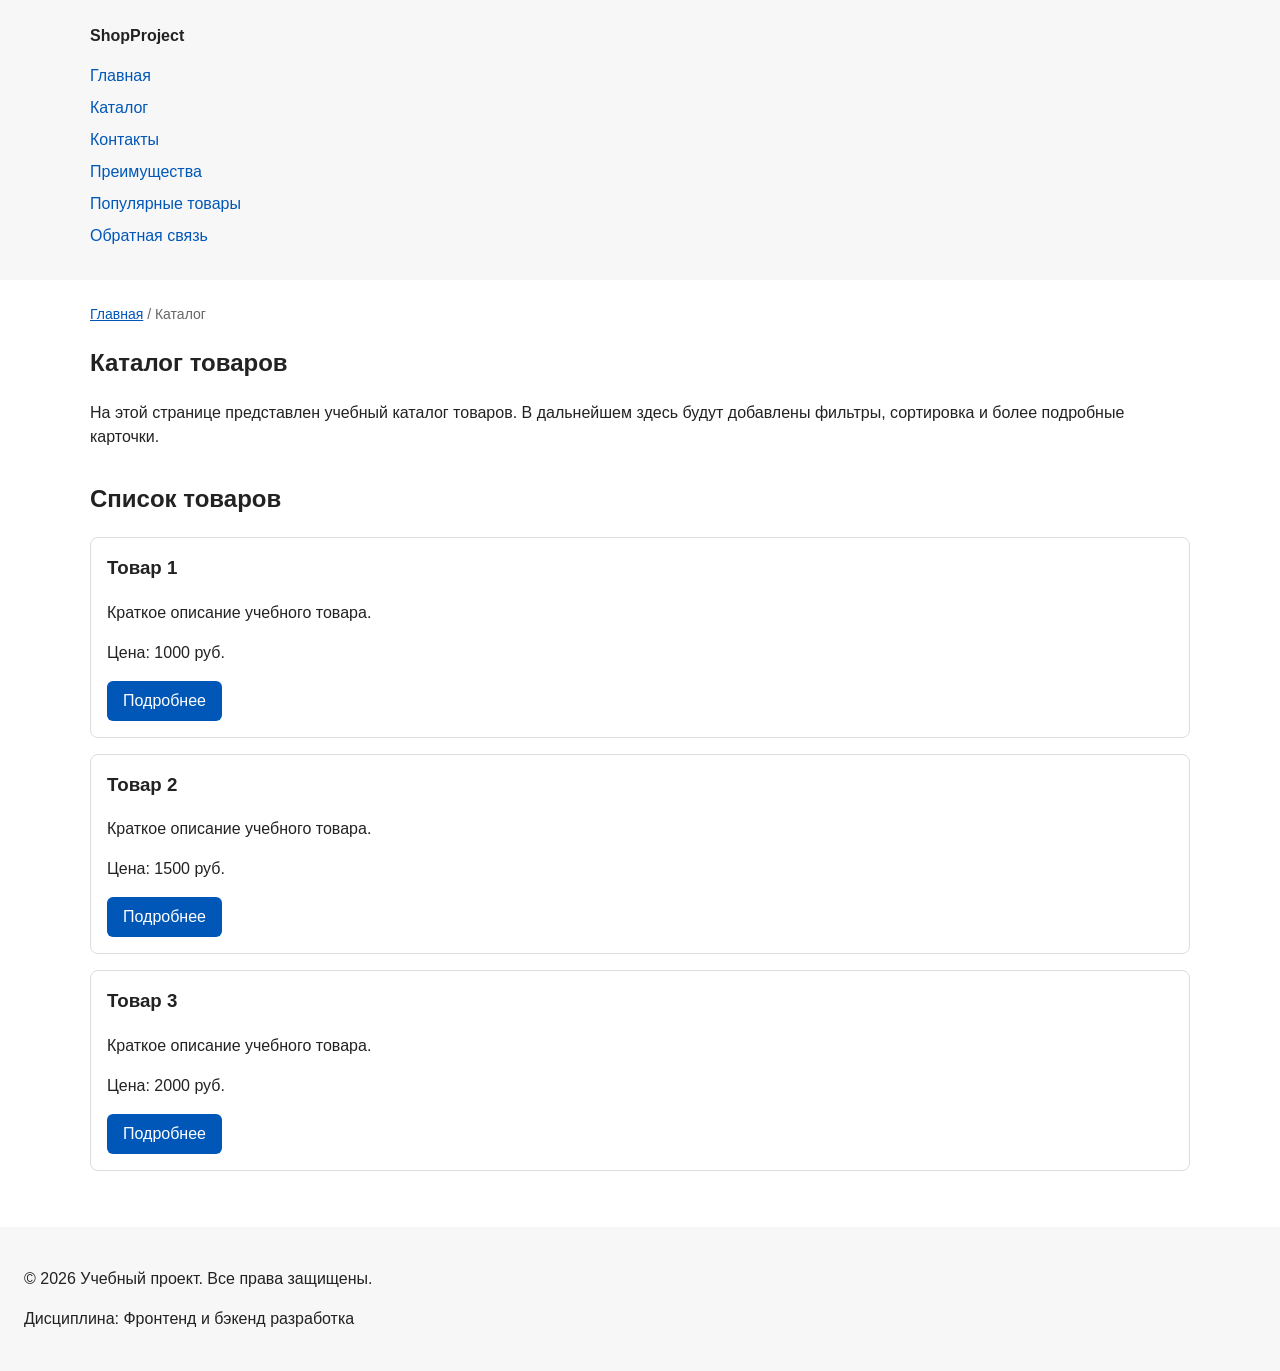
==== catalog.html @ 83d2c6c4 "feat: add multi-page structure navigation and anchors" ====
<!DOCTYPE html>
<html lang="ru">
<head>
  <meta charset="UTF-8">
  <meta name="viewport" content="width=device-width, initial-scale=1.0">
  <meta name="description" content="Каталог товаров учебного интернет-магазина.">
  <title>Каталог товаров — Учебный интернет-магазин</title>
  <link rel="stylesheet" href="css/style.css">
  <meta property="og:type" content="website">
<meta property="og:title" content="Учебный интернет-магазин">
<meta property="og:description" content="Учебный frontend-проект интернет-магазина.">
</head>
<body>
  <header>
    <div class="site-header">
      <a class="site-logo" href="index.html">ShopProject</a>

      <nav class="site-nav" aria-label="Основная навигация">
        <ul class="site-nav__list">
          <li><a href="index.html">Главная</a></li>
          <li><a href="catalog.html">Каталог</a></li>
          <li><a href="contacts.html">Контакты</a></li>
          <li><a href="index.html#advantages">Преимущества</a></li>
          <li><a href="index.html#popular">Популярные товары</a></li>
          <li><a href="index.html#contacts">Обратная связь</a></li>
        </ul>
      </nav>
    </div>
  </header>

  <main>
    <nav class="breadcrumbs" aria-label="Хлебные крошки">
      <a href="index.html">Главная</a>
      <span>Каталог</span>
    </nav>

    <section class="section">
      <h1>Каталог товаров</h1>
      <p>
        На этой странице представлен учебный каталог товаров.
        В дальнейшем здесь будут добавлены фильтры, сортировка и более
        подробные карточки.
      </p>
    </section>

    <section class="section">
      <h2>Список товаров</h2>

      <article class="product-card">
        <h3>Товар 1</h3>
        <p>Краткое описание учебного товара.</p>
        <p>Цена: 1000 руб.</p>
        <a class="button" href="index.html#popular">Подробнее</a>
      </article>

      <article class="product-card">
        <h3>Товар 2</h3>
        <p>Краткое описание учебного товара.</p>
        <p>Цена: 1500 руб.</p>
        <a class="button" href="index.html#popular">Подробнее</a>
      </article>

      <article class="product-card">
        <h3>Товар 3</h3>
        <p>Краткое описание учебного товара.</p>
        <p>Цена: 2000 руб.</p>
        <a class="button" href="index.html#popular">Подробнее</a>
      </article>
    </section>
  </main>

  <footer>
    <p>&copy; 2026 Учебный проект. Все права защищены.</p>
    <p>Дисциплина: Фронтенд и бэкенд разработка</p>
  </footer>
</body>
</html>
---- css/style.css ----
/* ===============================
   1. Переменные проекта
   =============================== */

:root {
  /* Основные цвета проекта */
  --color-bg: #ffffff;
  --color-text: #222222;
  --color-muted: #666666;
  --color-primary: #0057b8;
  --color-primary-dark: #003f86;
  --color-border: #dddddd;
  --color-surface: #f7f7f7;
  --color-surface-accent: #eef5ff;
  --color-danger: #b00020;
  --color-success: #168a2f;
  --color-success-bg: #eefaf0;
  --color-white: #ffffff;

  /* Отступы */
  --space-xs: 4px;
  --space-sm: 8px;
  --space-md: 16px;
  --space-lg: 24px;
  --space-xl: 32px;

  /* Скругления */
  --radius-sm: 6px;
  --radius-md: 8px;
  --radius-lg: 12px;

  /* Размеры */
  --container-width: 1100px;
}

/* 
  Универсальное правило для всех элементов.
  border-box делает расчёт размеров более понятным:
  width включает content, padding и border.
*/
* {
  box-sizing: border-box;
}

/*
  Убираем стандартный внешний отступ браузера у body.
  Без этого вокруг страницы может появиться белая рамка.
*/
/* ===============================
   2. Базовые стили
   =============================== */

* {
  box-sizing: border-box;
}

body {
  margin: 0;
  font-family: Arial, sans-serif;
  line-height: 1.5;
  color: var(--color-text);
  background-color: var(--color-bg);
}

/*
  Задаём внутренние отступы для основных областей страницы.
  Это делает содержимое визуально отделённым от краёв окна браузера.
*/
header,
main,
footer {
  padding: var(--space-lg);
}

/*
  Оформляем шапку страницы.
  Пока используется простой светло-серый фон.
*/
header {
  background-color: var(--color-surface);
}

footer {
  background-color: var(--color-surface);
}
/*
  •	--color-surface используется для нейтральных фоновых блоков;
•	если цвет фона нужно изменить, достаточно поменять переменную в :root.
*/
/* ===============================
   3. Общие элементы интерфейса
   =============================== */

a {
  color: var(--color-primary);
}

a:hover {
  color: var(--color-primary-dark);
}

a:focus-visible {
  outline: 2px solid var(--color-primary);
  outline-offset: 3px;
}

.site-header {
  max-width: 1100px;
  margin: 0 auto;
}

/*
  Оформляем текстовый логотип.
*/
.site-logo {
  font-weight: bold;
  text-decoration: none;
  color: #222222;
}

/*
  Убираем стандартные отступы и маркеры списка навигации.
*/
.site-nav__list {
  padding: 0;
  margin: 16px 0 0;
  list-style: none;
}

/*
  Добавляем расстояние между пунктами меню.
*/
.site-nav__list li {
  margin-bottom: 8px;
}

/*
  Оформляем ссылки меню.
*/
.site-nav__list a {
  color: #0057b8;
  text-decoration: none;
}

/*
  При наведении мыши подчёркиваем ссылку.
  Подробно состояния интерфейса будут рассмотрены в практической работе 1.7.
*/
.site-nav__list a:hover {
  text-decoration: underline;
}
/*
  Hero-блок — первый крупный блок страницы.
  Он визуально отделяется от остальных разделов фоном и отступами.
*/
/* ===============================
   4. Компоненты страницы
   =============================== */

.hero {
  max-width: var(--container-width);
  margin: 0 auto var(--space-xl);
  padding: var(--space-xl) var(--space-lg);
  background-color: var(--color-surface-accent);
  border-radius: var(--radius-lg);
}

.section {
  max-width: var(--container-width);
  margin: 0 auto var(--space-xl);
}

.section h2 {
  margin-top: 0;
}

/*
  Карточка товара — самостоятельный блок.
  На следующих занятиях карточки будут доработаны и выстроены в сетку.
*/
.product-card {
  margin-bottom: var(--space-md);
  padding: var(--space-md);
  border: 1px solid var(--color-border);
  border-radius: var(--radius-md);
  background-color: var(--color-bg);
}

.product-card:hover {
  border-color: var(--color-primary);
}

.product-card h3 {
  margin-top: 0;
}

/*
  Пока это обычная ссылка, но визуально она оформляется как кнопка.
*/
.button {
  display: inline-block;
  padding: var(--space-sm) var(--space-md);
  color: var(--color-white);
  background-color: var(--color-primary);
  text-decoration: none;
  border: none;
  border-radius: var(--radius-sm);
  cursor: pointer;
}

.button:hover {
  background-color: var(--color-primary-dark);
}

.button:focus-visible {
  outline: 2px solid var(--color-primary);
  outline-offset: 3px;
}

.button:disabled {
  opacity: 0.6;
  cursor: not-allowed;
}


/*
  Простое состояние наведения для кнопки.
*/
.button:hover {
  background-color: #003f86;
}

/*
  Дополнительный информационный блок.
*/
.aside-info {
  max-width: var(--container-width);
  margin: 0 auto var(--space-xl);
  padding: var(--space-md);
  border-left: 4px solid var(--color-primary);
  background-color: var(--color-surface);
}

/*
  Модальное окно.
  Элемент dialog сам умеет открываться поверх страницы.
*/
/* ===============================
   5. Форма и модальное окно
   =============================== */

.order-dialog {
  width: min(100% - 32px, 560px);
  padding: var(--space-lg);
  border: none;
  border-radius: var(--radius-lg);
}

.order-dialog::backdrop {
  background-color: rgba(0, 0, 0, 0.5);
}

.form-field {
  margin-bottom: var(--space-md);
}

.form-field label {
  display: block;
  margin-bottom: var(--space-xs);
}

.form-field input,
.form-field select,
.form-field textarea {
  width: 100%;
  padding: 10px 12px;
  border: 1px solid var(--color-border);
  border-radius: var(--radius-sm);
  font: inherit;
}

.form-field input[type="checkbox"] {
  width: auto;
}

.form-field small {
  display: block;
  margin-top: var(--space-xs);
  color: var(--color-muted);
}
.form-field input:hover,
.form-field select:hover,
.form-field textarea:hover {
  border-color: var(--color-primary);
}

.form-field input:focus-visible,
.form-field select:focus-visible,
.form-field textarea:focus-visible,
.form-actions button:focus-visible {
  outline: 2px solid var(--color-primary);
  outline-offset: 3px;
}

[aria-invalid="true"] {
  border-color: var(--color-danger);
}

/*
  Подсветка ошибочных полей.
  Атрибут aria-invalid будет добавляться через JavaScript.
*/
[aria-invalid="true"] {
  border-color: #b00020;
}

/*
  Кнопки формы.
*/
.form-actions {
  display: flex;
  gap: 12px;
  margin-top: 20px;
}

/*
  Сообщение об успешной отправке.
*/
.success-message {
  max-width: var(--container-width);
  margin: var(--space-lg) auto;
  padding: var(--space-md);
  border-left: 4px solid var(--color-success);
  background-color: var(--color-success-bg);
}

/* ===============================
   1. Переменные проекта
   =============================== */

/* ===============================
   2. Базовые стили
   =============================== */

/* ===============================
   3. Общие элементы интерфейса
   =============================== */

/* ===============================
   4. Компоненты страницы
   =============================== */

/* ===============================
   5. Форма и модальное окно
   =============================== */
.breadcrumbs {
  max-width: var(--container-width);
  margin: 0 auto var(--space-md);
  font-size: 14px;
  color: var(--color-muted);
}

.breadcrumbs a {
  color: var(--color-primary);
}

.breadcrumbs span::before {
  content: " / ";
  color: var(--color-muted);
}
html {
  scroll-behavior: smooth;
}
:target {
  outline: 2px dashed var(--color-primary);
  outline-offset: 4px;
}
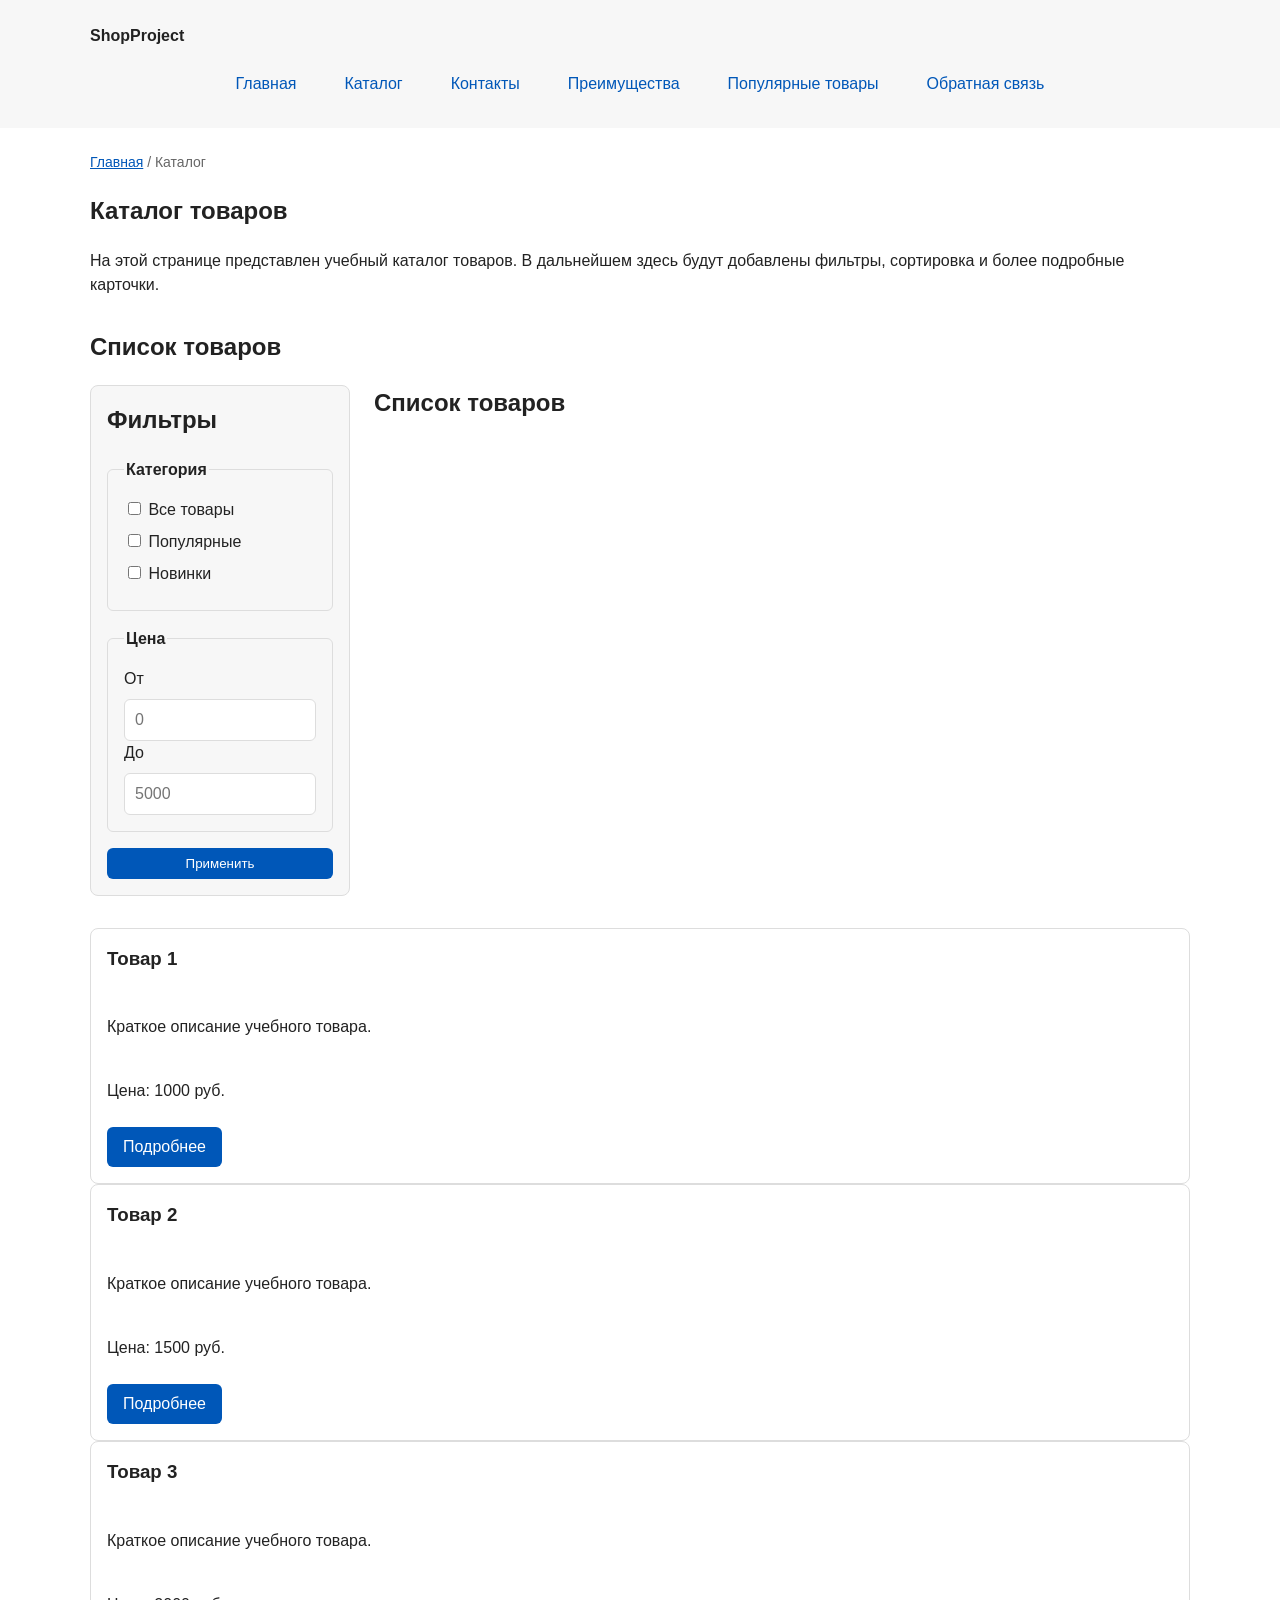
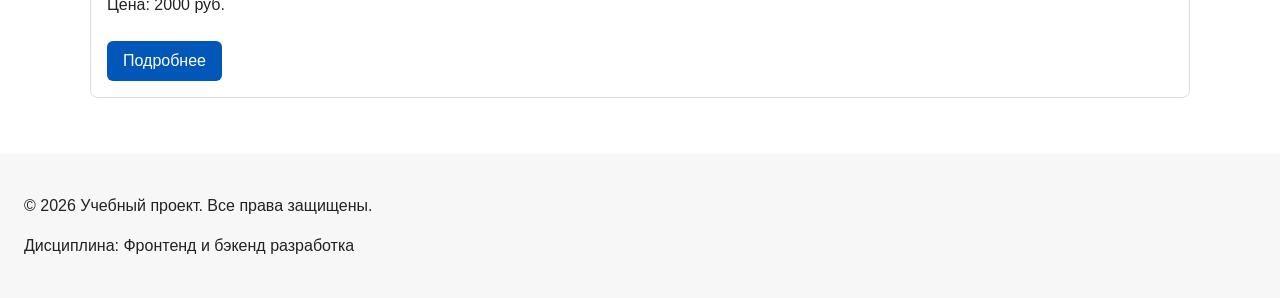
==== commit 0cf2f5a1: "feat: add flex navigation and grid catalog layout" ====
--- a/catalog.html
+++ b/catalog.html
@@ -45,6 +45,52 @@
 
     <section class="section">
       <h2>Список товаров</h2>
+      <section class="catalog-layout">
+  <aside class="catalog-filters">
+    <h2>Фильтры</h2>
+
+    <form class="filters-form" action="#" method="get">
+      <fieldset>
+        <legend>Категория</legend>
+
+        <label>
+          <input type="checkbox" name="category" value="all">
+          Все товары
+        </label>
+
+        <label>
+          <input type="checkbox" name="category" value="popular">
+          Популярные
+        </label>
+
+        <label>
+          <input type="checkbox" name="category" value="new">
+          Новинки
+        </label>
+      </fieldset>
+
+      <fieldset>
+        <legend>Цена</legend>
+
+        <label for="price-from">От</label>
+        <input id="price-from" name="price-from" type="number" min="0" placeholder="0">
+
+        <label for="price-to">До</label>
+        <input id="price-to" name="price-to" type="number" min="0" placeholder="5000">
+      </fieldset>
+
+      <button class="button" type="submit">Применить</button>
+    </form>
+  </aside>
+
+  <section class="catalog-products">
+    <h2>Список товаров</h2>
+
+    <div class="products-grid">
+      <!-- Карточки товаров -->
+    </div>
+  </section>
+</section>
 
       <article class="product-card">
         <h3>Товар 1</h3>
--- a/css/style.css
+++ b/css/style.css
@@ -122,33 +122,29 @@
   Убираем стандартные отступы и маркеры списка навигации.
 */
 .site-nav__list {
+  display: flex;
+  flex-wrap: wrap;
+  justify-content: center;
+  align-items: center;
+  gap: var(--space-md);
   padding: 0;
-  margin: 16px 0 0;
+  margin: var(--space-md) 0 0;
   list-style: none;
 }
-
-/*
-  Добавляем расстояние между пунктами меню.
-*/
-.site-nav__list li {
-  margin-bottom: 8px;
-}
-
-/*
-  Оформляем ссылки меню.
-*/
 .site-nav__list a {
-  color: #0057b8;
+  display: inline-block;
+  padding: var(--space-sm) var(--space-md);
+  color: var(--color-primary);
   text-decoration: none;
-}
-
-/*
-  При наведении мыши подчёркиваем ссылку.
-  Подробно состояния интерфейса будут рассмотрены в практической работе 1.7.
-*/
+  border-radius: var(--radius-sm);
+}
+
 .site-nav__list a:hover {
-  text-decoration: underline;
-}
+  color: var(--color-white);
+  background-color: var(--color-primary);
+}
+
+
 /*
   Hero-блок — первый крупный блок страницы.
   Он визуально отделяется от остальных разделов фоном и отступами.
@@ -179,16 +175,21 @@
   На следующих занятиях карточки будут доработаны и выстроены в сетку.
 */
 .product-card {
-  margin-bottom: var(--space-md);
+  display: flex;
+  flex-direction: column;
+  gap: var(--space-sm);
+  margin-bottom: 0;
   padding: var(--space-md);
   border: 1px solid var(--color-border);
   border-radius: var(--radius-md);
   background-color: var(--color-bg);
 }
 
-.product-card:hover {
-  border-color: var(--color-primary);
-}
+.product-card .button {
+  margin-top: auto;
+  align-self: flex-start;
+}
+
 
 .product-card h3 {
   margin-top: 0;
@@ -375,3 +376,56 @@
   outline: 2px dashed var(--color-primary);
   outline-offset: 4px;
 }
+.products-grid {
+  display: grid;
+  grid-template-columns: repeat(3, 1fr);
+  gap: var(--space-lg);
+}
+.catalog-layout {
+  max-width: var(--container-width);
+  margin: 0 auto var(--space-xl);
+  display: grid;
+  grid-template-columns: 260px 1fr;
+  grid-template-areas: "filters products";
+  gap: var(--space-lg);
+}
+
+.catalog-filters {
+  grid-area: filters;
+  padding: var(--space-md);
+  border: 1px solid var(--color-border);
+  border-radius: var(--radius-md);
+  background-color: var(--color-surface);
+}
+
+.catalog-products {
+  grid-area: products;
+}
+.filters-form {
+  display: grid;
+  gap: var(--space-md);
+}
+
+.filters-form fieldset {
+  margin: 0;
+  padding: var(--space-md);
+  border: 1px solid var(--color-border);
+  border-radius: var(--radius-sm);
+}
+
+.filters-form legend {
+  font-weight: 700;
+}
+
+.filters-form label {
+  display: block;
+  margin-bottom: var(--space-sm);
+}
+
+.filters-form input[type="number"] {
+  width: 100%;
+  padding: 8px 10px;
+  border: 1px solid var(--color-border);
+  border-radius: var(--radius-sm);
+  font: inherit;
+}
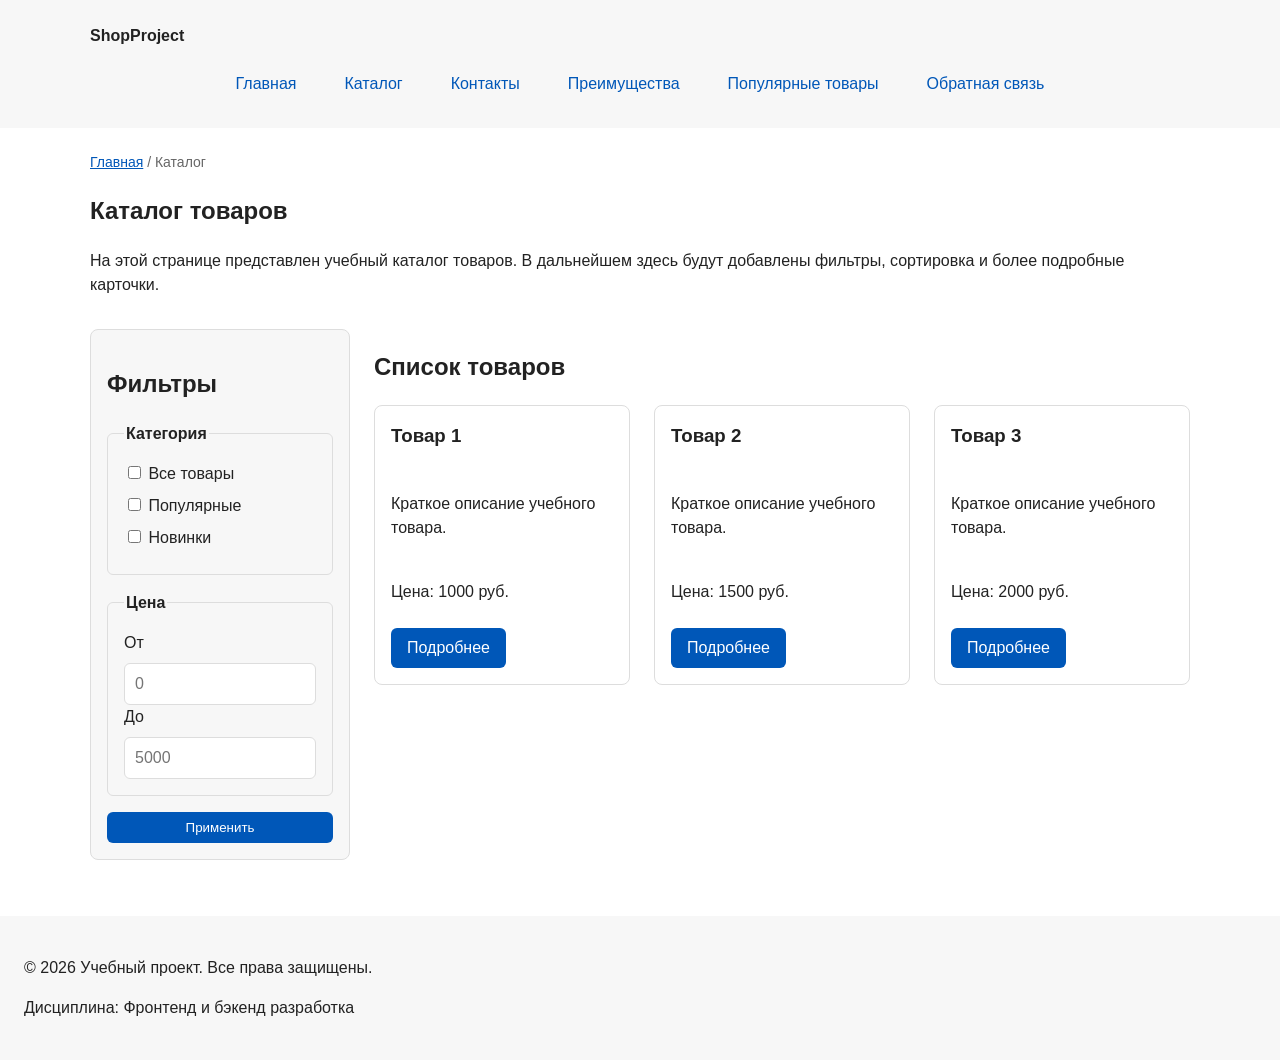
==== commit 33449224: "feat: add flex navigation and grid catalog layout" ====
--- a/catalog.html
+++ b/catalog.html
@@ -4,11 +4,12 @@
   <meta charset="UTF-8">
   <meta name="viewport" content="width=device-width, initial-scale=1.0">
   <meta name="description" content="Каталог товаров учебного интернет-магазина.">
+  <meta property="og:type" content="website">
+  <meta property="og:title" content="Учебный интернет-магазин">
+  <meta property="og:description" content="Учебный frontend-проект интернет-магазина.">
+  <meta property="og:image" content="https://shrkch.github.io/kr1-html-css-shop/images/preview.jpg">
   <title>Каталог товаров — Учебный интернет-магазин</title>
   <link rel="stylesheet" href="css/style.css">
-  <meta property="og:type" content="website">
-<meta property="og:title" content="Учебный интернет-магазин">
-<meta property="og:description" content="Учебный frontend-проект интернет-магазина.">
 </head>
 <body>
   <header>
@@ -43,75 +44,70 @@
       </p>
     </section>
 
-    <section class="section">
-      <h2>Список товаров</h2>
-      <section class="catalog-layout">
-  <aside class="catalog-filters">
-    <h2>Фильтры</h2>
+    <section class="catalog-layout">
+      <aside class="catalog-filters">
+        <h2>Фильтры</h2>
 
-    <form class="filters-form" action="#" method="get">
-      <fieldset>
-        <legend>Категория</legend>
+        <form class="filters-form" action="#" method="get">
+          <fieldset>
+            <legend>Категория</legend>
 
-        <label>
-          <input type="checkbox" name="category" value="all">
-          Все товары
-        </label>
+            <label>
+              <input type="checkbox" name="category" value="all">
+              Все товары
+            </label>
 
-        <label>
-          <input type="checkbox" name="category" value="popular">
-          Популярные
-        </label>
+            <label>
+              <input type="checkbox" name="category" value="popular">
+              Популярные
+            </label>
 
-        <label>
-          <input type="checkbox" name="category" value="new">
-          Новинки
-        </label>
-      </fieldset>
+            <label>
+              <input type="checkbox" name="category" value="new">
+              Новинки
+            </label>
+          </fieldset>
 
-      <fieldset>
-        <legend>Цена</legend>
+          <fieldset>
+            <legend>Цена</legend>
 
-        <label for="price-from">От</label>
-        <input id="price-from" name="price-from" type="number" min="0" placeholder="0">
+            <label for="price-from">От</label>
+            <input id="price-from" name="price-from" type="number" min="0" placeholder="0">
 
-        <label for="price-to">До</label>
-        <input id="price-to" name="price-to" type="number" min="0" placeholder="5000">
-      </fieldset>
+            <label for="price-to">До</label>
+            <input id="price-to" name="price-to" type="number" min="0" placeholder="5000">
+          </fieldset>
 
-      <button class="button" type="submit">Применить</button>
-    </form>
-  </aside>
+          <button class="button" type="submit">Применить</button>
+        </form>
+      </aside>
 
-  <section class="catalog-products">
-    <h2>Список товаров</h2>
+      <section class="catalog-products">
+        <h2>Список товаров</h2>
 
-    <div class="products-grid">
-      <!-- Карточки товаров -->
-    </div>
-  </section>
-</section>
+        <div class="products-grid">
+          <article class="product-card">
+            <h3>Товар 1</h3>
+            <p>Краткое описание учебного товара.</p>
+            <p>Цена: 1000 руб.</p>
+            <a class="button" href="index.html#popular">Подробнее</a>
+          </article>
 
-      <article class="product-card">
-        <h3>Товар 1</h3>
-        <p>Краткое описание учебного товара.</p>
-        <p>Цена: 1000 руб.</p>
-        <a class="button" href="index.html#popular">Подробнее</a>
-      </article>
+          <article class="product-card">
+            <h3>Товар 2</h3>
+            <p>Краткое описание учебного товара.</p>
+            <p>Цена: 1500 руб.</p>
+            <a class="button" href="index.html#popular">Подробнее</a>
+          </article>
 
-      <article class="product-card">
-        <h3>Товар 2</h3>
-        <p>Краткое описание учебного товара.</p>
-        <p>Цена: 1500 руб.</p>
-        <a class="button" href="index.html#popular">Подробнее</a>
-      </article>
-
-      <article class="product-card">
-        <h3>Товар 3</h3>
-        <p>Краткое описание учебного товара.</p>
-        <p>Цена: 2000 руб.</p>
-        <a class="button" href="index.html#popular">Подробнее</a>
-      </article>
+          <article class="product-card">
+            <h3>Товар 3</h3>
+            <p>Краткое описание учебного товара.</p>
+            <p>Цена: 2000 руб.</p>
+            <a class="button" href="index.html#popular">Подробнее</a>
+          </article>
+        </div>
+      </section>
     </section>
   </main>
 
@@ -120,4 +116,4 @@
     <p>Дисциплина: Фронтенд и бэкенд разработка</p>
   </footer>
 </body>
-</html>
+</html>
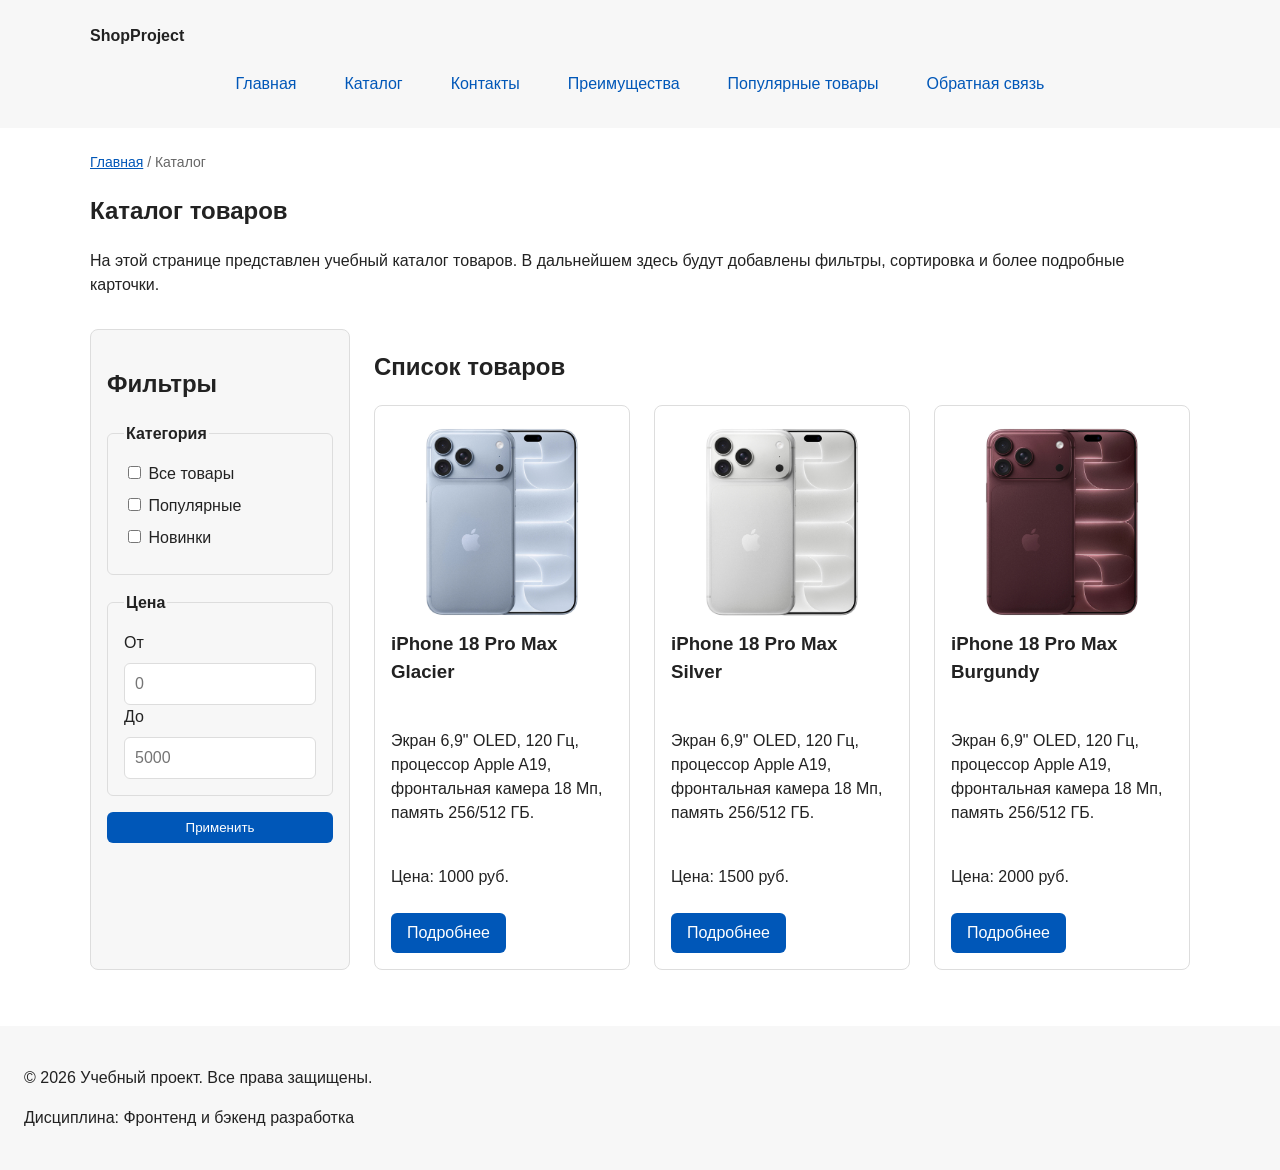
==== commit a644f9ab: "Добавлены изображения и описания товаров" ====
--- a/catalog.html
+++ b/catalog.html
@@ -87,22 +87,25 @@
 
         <div class="products-grid">
           <article class="product-card">
-            <h3>Товар 1</h3>
-            <p>Краткое описание учебного товара.</p>
+            <img class="product-card__image" src="images/product1.jpg" alt="Товар 1">
+            <h3>iPhone 18 Pro Max Glacier</h3>
+            <p>Экран 6,9" OLED, 120 Гц, процессор Apple A19, фронтальная камера 18 Мп, память 256/512 ГБ.</p>
             <p>Цена: 1000 руб.</p>
             <a class="button" href="index.html#popular">Подробнее</a>
           </article>
 
           <article class="product-card">
-            <h3>Товар 2</h3>
-            <p>Краткое описание учебного товара.</p>
+            <img class="product-card__image" src="images/product2.jpg" alt="Товар 2">
+            <h3>iPhone 18 Pro Max Silver</h3>
+            <p>Экран 6,9" OLED, 120 Гц, процессор Apple A19, фронтальная камера 18 Мп, память 256/512 ГБ.</p>
             <p>Цена: 1500 руб.</p>
             <a class="button" href="index.html#popular">Подробнее</a>
           </article>
 
           <article class="product-card">
-            <h3>Товар 3</h3>
-            <p>Краткое описание учебного товара.</p>
+            <img class="product-card__image" src="images/product3.jpg" alt="Товар 3">
+            <h3>iPhone 18 Pro Max Burgundy</h3>
+            <p>Экран 6,9" OLED, 120 Гц, процессор Apple A19, фронтальная камера 18 Мп, память 256/512 ГБ.</p>
             <p>Цена: 2000 руб.</p>
             <a class="button" href="index.html#popular">Подробнее</a>
           </article>
--- a/css/style.css
+++ b/css/style.css
@@ -429,3 +429,10 @@
   border-radius: var(--radius-sm);
   font: inherit;
 }
+.product-card__image {
+  display: block;
+  width: 100%;
+  height: 200px;
+  object-fit: cover;
+  border-radius: var(--radius-sm);
+}
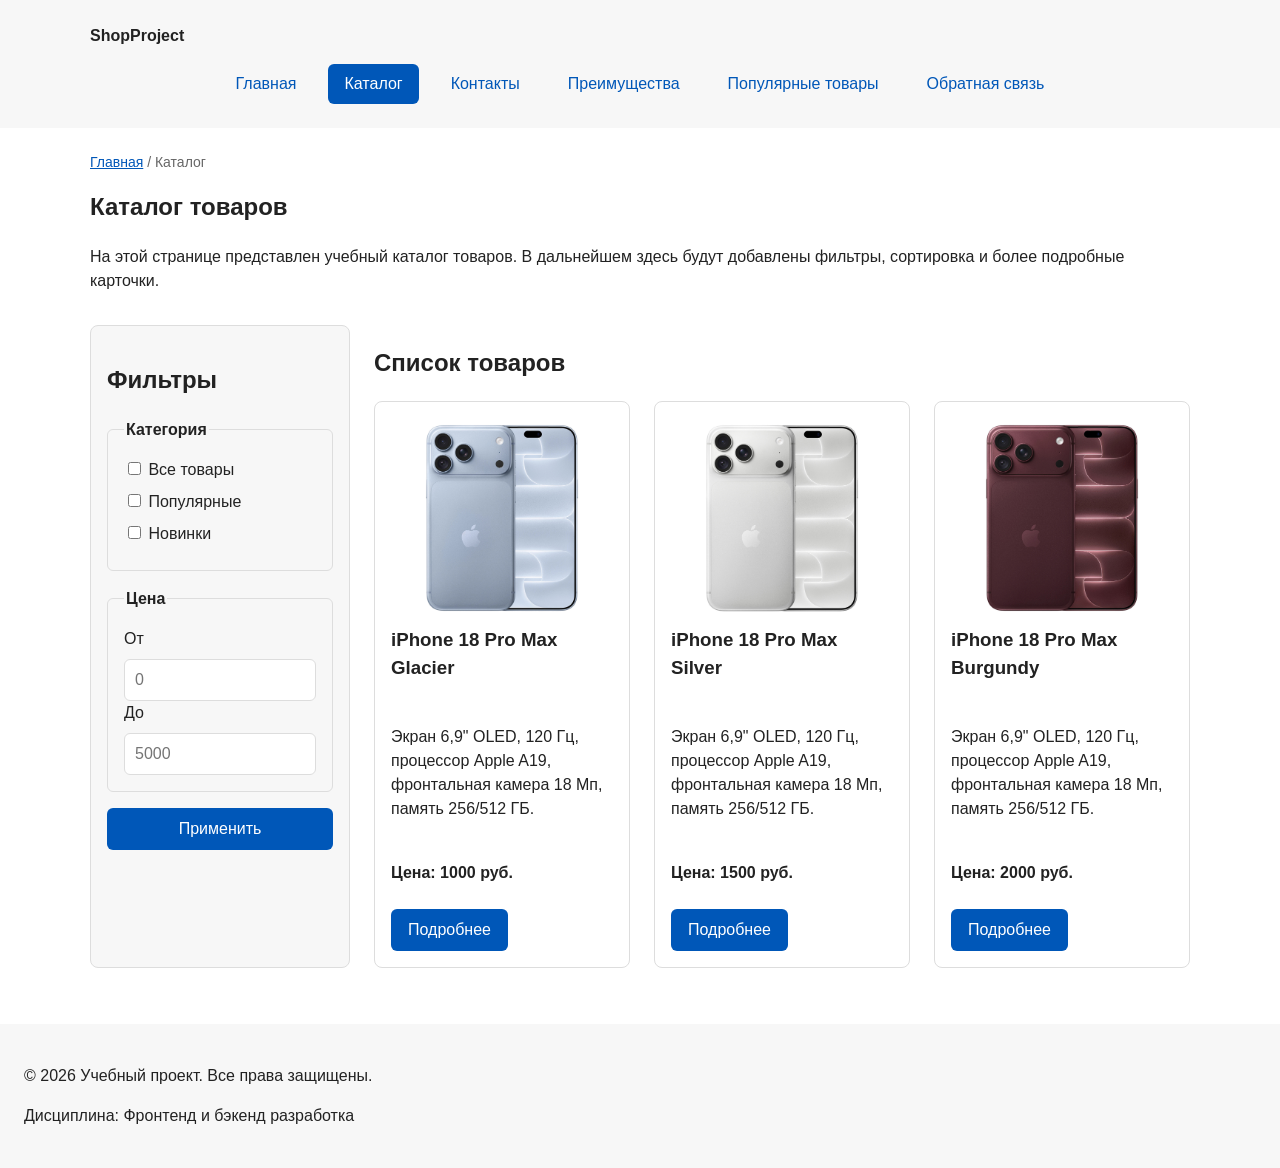
==== commit 12f0cc7a: "refactor: apply BEM naming to CSS classes" ====
--- a/catalog.html
+++ b/catalog.html
@@ -12,18 +12,18 @@
   <link rel="stylesheet" href="css/style.css">
 </head>
 <body>
-  <header>
-    <div class="site-header">
-      <a class="site-logo" href="index.html">ShopProject</a>
+  <header class="site-header">
+    <div class="site-header__inner">
+      <a class="site-header__logo" href="index.html">ShopProject</a>
 
       <nav class="site-nav" aria-label="Основная навигация">
         <ul class="site-nav__list">
-          <li><a href="index.html">Главная</a></li>
-          <li><a href="catalog.html">Каталог</a></li>
-          <li><a href="contacts.html">Контакты</a></li>
-          <li><a href="index.html#advantages">Преимущества</a></li>
-          <li><a href="index.html#popular">Популярные товары</a></li>
-          <li><a href="index.html#contacts">Обратная связь</a></li>
+          <li class="site-nav__item"><a class="site-nav__link" href="index.html">Главная</a></li>
+          <li class="site-nav__item"><a class="site-nav__link site-nav__link--active" href="catalog.html" aria-current="page">Каталог</a></li>
+          <li class="site-nav__item"><a class="site-nav__link" href="contacts.html">Контакты</a></li>
+          <li class="site-nav__item"><a class="site-nav__link" href="index.html#advantages">Преимущества</a></li>
+          <li class="site-nav__item"><a class="site-nav__link" href="index.html#popular">Популярные товары</a></li>
+          <li class="site-nav__item"><a class="site-nav__link" href="index.html#contacts">Обратная связь</a></li>
         </ul>
       </nav>
     </div>
@@ -31,13 +31,13 @@
 
   <main>
     <nav class="breadcrumbs" aria-label="Хлебные крошки">
-      <a href="index.html">Главная</a>
-      <span>Каталог</span>
+      <a class="breadcrumbs__link" href="index.html">Главная</a>
+      <span class="breadcrumbs__current" aria-current="page">Каталог</span>
     </nav>
 
     <section class="section">
-      <h1>Каталог товаров</h1>
-      <p>
+      <h1 class="section__title">Каталог товаров</h1>
+      <p class="section__text">
         На этой странице представлен учебный каталог товаров.
         В дальнейшем здесь будут добавлены фильтры, сортировка и более
         подробные карточки.
@@ -45,78 +45,78 @@
     </section>
 
     <section class="catalog-layout">
-      <aside class="catalog-filters">
-        <h2>Фильтры</h2>
+      <aside class="catalog-filters catalog-layout__filters">
+        <h2 class="catalog-filters__title">Фильтры</h2>
 
         <form class="filters-form" action="#" method="get">
-          <fieldset>
-            <legend>Категория</legend>
+          <fieldset class="filters-form__group">
+            <legend class="filters-form__legend">Категория</legend>
 
-            <label>
-              <input type="checkbox" name="category" value="all">
+            <label class="filters-form__label">
+              <input class="filters-form__checkbox" type="checkbox" name="category" value="all">
               Все товары
             </label>
 
-            <label>
-              <input type="checkbox" name="category" value="popular">
+            <label class="filters-form__label">
+              <input class="filters-form__checkbox" type="checkbox" name="category" value="popular">
               Популярные
             </label>
 
-            <label>
-              <input type="checkbox" name="category" value="new">
+            <label class="filters-form__label">
+              <input class="filters-form__checkbox" type="checkbox" name="category" value="new">
               Новинки
             </label>
           </fieldset>
 
-          <fieldset>
-            <legend>Цена</legend>
+          <fieldset class="filters-form__group">
+            <legend class="filters-form__legend">Цена</legend>
 
-            <label for="price-from">От</label>
-            <input id="price-from" name="price-from" type="number" min="0" placeholder="0">
+            <label class="filters-form__label" for="price-from">От</label>
+            <input class="filters-form__input" id="price-from" name="price-from" type="number" min="0" placeholder="0">
 
-            <label for="price-to">До</label>
-            <input id="price-to" name="price-to" type="number" min="0" placeholder="5000">
+            <label class="filters-form__label" for="price-to">До</label>
+            <input class="filters-form__input" id="price-to" name="price-to" type="number" min="0" placeholder="5000">
           </fieldset>
 
-          <button class="button" type="submit">Применить</button>
+          <button class="button button--primary filters-form__button" type="submit">Применить</button>
         </form>
       </aside>
 
-      <section class="catalog-products">
-        <h2>Список товаров</h2>
+      <section class="catalog-layout__products">
+        <h2 class="catalog-layout__title">Список товаров</h2>
 
         <div class="products-grid">
           <article class="product-card">
             <img class="product-card__image" src="images/product1.jpg" alt="Товар 1">
-            <h3>iPhone 18 Pro Max Glacier</h3>
-            <p>Экран 6,9" OLED, 120 Гц, процессор Apple A19, фронтальная камера 18 Мп, память 256/512 ГБ.</p>
-            <p>Цена: 1000 руб.</p>
-            <a class="button" href="index.html#popular">Подробнее</a>
+            <h3 class="product-card__title">iPhone 18 Pro Max Glacier</h3>
+            <p class="product-card__description">Экран 6,9" OLED, 120 Гц, процессор Apple A19, фронтальная камера 18 Мп, память 256/512 ГБ.</p>
+            <p class="product-card__price">Цена: 1000 руб.</p>
+            <a class="button button--primary product-card__link" href="index.html#popular">Подробнее</a>
           </article>
 
           <article class="product-card">
             <img class="product-card__image" src="images/product2.jpg" alt="Товар 2">
-            <h3>iPhone 18 Pro Max Silver</h3>
-            <p>Экран 6,9" OLED, 120 Гц, процессор Apple A19, фронтальная камера 18 Мп, память 256/512 ГБ.</p>
-            <p>Цена: 1500 руб.</p>
-            <a class="button" href="index.html#popular">Подробнее</a>
+            <h3 class="product-card__title">iPhone 18 Pro Max Silver</h3>
+            <p class="product-card__description">Экран 6,9" OLED, 120 Гц, процессор Apple A19, фронтальная камера 18 Мп, память 256/512 ГБ.</p>
+            <p class="product-card__price">Цена: 1500 руб.</p>
+            <a class="button button--primary product-card__link" href="index.html#popular">Подробнее</a>
           </article>
 
           <article class="product-card">
             <img class="product-card__image" src="images/product3.jpg" alt="Товар 3">
-            <h3>iPhone 18 Pro Max Burgundy</h3>
-            <p>Экран 6,9" OLED, 120 Гц, процессор Apple A19, фронтальная камера 18 Мп, память 256/512 ГБ.</p>
-            <p>Цена: 2000 руб.</p>
-            <a class="button" href="index.html#popular">Подробнее</a>
+            <h3 class="product-card__title">iPhone 18 Pro Max Burgundy</h3>
+            <p class="product-card__description">Экран 6,9" OLED, 120 Гц, процессор Apple A19, фронтальная камера 18 Мп, память 256/512 ГБ.</p>
+            <p class="product-card__price">Цена: 2000 руб.</p>
+            <a class="button button--primary product-card__link" href="index.html#popular">Подробнее</a>
           </article>
         </div>
       </section>
     </section>
   </main>
 
-  <footer>
-    <p>&copy; 2026 Учебный проект. Все права защищены.</p>
-    <p>Дисциплина: Фронтенд и бэкенд разработка</p>
+  <footer class="site-footer">
+    <p class="site-footer__text">&copy; 2026 Учебный проект. Все права защищены.</p>
+    <p class="site-footer__text">Дисциплина: Фронтенд и бэкенд разработка</p>
   </footer>
 </body>
-</html>+</html>
--- a/css/style.css
+++ b/css/style.css
@@ -16,6 +16,7 @@
   --color-success: #168a2f;
   --color-success-bg: #eefaf0;
   --color-white: #ffffff;
+  --color-overlay: rgba(0, 0, 0, 0.5);
 
   /* Отступы */
   --space-xs: 4px;
@@ -33,25 +34,19 @@
   --container-width: 1100px;
 }
 
-/* 
-  Универсальное правило для всех элементов.
-  border-box делает расчёт размеров более понятным:
-  width включает content, padding и border.
-*/
+/* ===============================
+   2. Базовые стили
+   Здесь допустимы селекторы по тегам:
+   это общие настройки для всего сайта, а не компоненты.
+   =============================== */
+
+/* border-box: width включает content, padding и border */
 * {
   box-sizing: border-box;
 }
 
-/*
-  Убираем стандартный внешний отступ браузера у body.
-  Без этого вокруг страницы может появиться белая рамка.
-*/
-/* ===============================
-   2. Базовые стили
-   =============================== */
-
-* {
-  box-sizing: border-box;
+html {
+  scroll-behavior: smooth;
 }
 
 body {
@@ -62,34 +57,9 @@
   background-color: var(--color-bg);
 }
 
-/*
-  Задаём внутренние отступы для основных областей страницы.
-  Это делает содержимое визуально отделённым от краёв окна браузера.
-*/
-header,
-main,
-footer {
+main {
   padding: var(--space-lg);
 }
-
-/*
-  Оформляем шапку страницы.
-  Пока используется простой светло-серый фон.
-*/
-header {
-  background-color: var(--color-surface);
-}
-
-footer {
-  background-color: var(--color-surface);
-}
-/*
-  •	--color-surface используется для нейтральных фоновых блоков;
-•	если цвет фона нужно изменить, достаточно поменять переменную в :root.
-*/
-/* ===============================
-   3. Общие элементы интерфейса
-   =============================== */
 
 a {
   color: var(--color-primary);
@@ -104,23 +74,87 @@
   outline-offset: 3px;
 }
 
+/* Подсветка раздела, к которому перешли по якорной ссылке */
+:target {
+  outline: 2px dashed var(--color-primary);
+  outline-offset: 4px;
+}
+
+/* Подсветка ошибочных полей. Атрибут aria-invalid добавляет JavaScript */
+[aria-invalid="true"] {
+  border-color: var(--color-danger);
+}
+
+/* ===============================
+   3. Блок button — кнопка
+   =============================== */
+
+.button {
+  display: inline-block;
+  padding: var(--space-sm) var(--space-md);
+  border: 1px solid transparent;
+  border-radius: var(--radius-sm);
+  font: inherit;
+  text-decoration: none;
+  cursor: pointer;
+}
+
+.button--primary {
+  color: var(--color-white);
+  background-color: var(--color-primary);
+}
+
+.button--primary:hover {
+  color: var(--color-white);
+  background-color: var(--color-primary-dark);
+}
+
+.button--secondary {
+  color: var(--color-primary);
+  background-color: transparent;
+  border-color: var(--color-primary);
+}
+
+.button--secondary:hover {
+  color: var(--color-white);
+  background-color: var(--color-primary);
+}
+
+.button:focus-visible {
+  outline: 2px solid var(--color-primary);
+  outline-offset: 3px;
+}
+
+.button:disabled,
+.button--disabled {
+  opacity: 0.6;
+  cursor: not-allowed;
+}
+
+/* ===============================
+   4. Блок site-header — шапка сайта
+   =============================== */
+
 .site-header {
-  max-width: 1100px;
+  padding: var(--space-lg);
+  background-color: var(--color-surface);
+}
+
+.site-header__inner {
+  max-width: var(--container-width);
   margin: 0 auto;
 }
 
-/*
-  Оформляем текстовый логотип.
-*/
-.site-logo {
-  font-weight: bold;
+.site-header__logo {
+  font-weight: 700;
+  color: var(--color-text);
   text-decoration: none;
-  color: #222222;
-}
-
-/*
-  Убираем стандартные отступы и маркеры списка навигации.
-*/
+}
+
+/* ===============================
+   5. Блок site-nav — основная навигация
+   =============================== */
+
 .site-nav__list {
   display: flex;
   flex-wrap: wrap;
@@ -131,7 +165,8 @@
   margin: var(--space-md) 0 0;
   list-style: none;
 }
-.site-nav__list a {
+
+.site-nav__link {
   display: inline-block;
   padding: var(--space-sm) var(--space-md);
   color: var(--color-primary);
@@ -139,18 +174,44 @@
   border-radius: var(--radius-sm);
 }
 
-.site-nav__list a:hover {
+.site-nav__link:hover {
   color: var(--color-white);
   background-color: var(--color-primary);
 }
 
-
-/*
-  Hero-блок — первый крупный блок страницы.
-  Он визуально отделяется от остальных разделов фоном и отступами.
-*/
-/* ===============================
-   4. Компоненты страницы
+.site-nav__link:focus-visible {
+  outline: 2px solid var(--color-primary);
+  outline-offset: 3px;
+}
+
+/* Модификатор: пункт меню текущей страницы */
+.site-nav__link--active {
+  color: var(--color-white);
+  background-color: var(--color-primary);
+}
+
+/* ===============================
+   6. Блок breadcrumbs — хлебные крошки
+   =============================== */
+
+.breadcrumbs {
+  max-width: var(--container-width);
+  margin: 0 auto var(--space-md);
+  font-size: 14px;
+  color: var(--color-muted);
+}
+
+.breadcrumbs__link {
+  color: var(--color-primary);
+}
+
+.breadcrumbs__current::before {
+  content: " / ";
+  color: var(--color-muted);
+}
+
+/* ===============================
+   7. Блоки hero и section — разделы страницы
    =============================== */
 
 .hero {
@@ -166,75 +227,80 @@
   margin: 0 auto var(--space-xl);
 }
 
-.section h2 {
+.section__title {
   margin-top: 0;
 }
 
-/*
-  Карточка товара — самостоятельный блок.
-  На следующих занятиях карточки будут доработаны и выстроены в сетку.
-*/
+/* ===============================
+   8. Блок products-grid — сетка товаров
+   Отвечает только за расположение карточек.
+   =============================== */
+
+.products-grid {
+  display: grid;
+  grid-template-columns: repeat(3, 1fr);
+  gap: var(--space-lg);
+}
+
+/* ===============================
+   9. Блок product-card — карточка товара
+   =============================== */
+
 .product-card {
   display: flex;
   flex-direction: column;
   gap: var(--space-sm);
-  margin-bottom: 0;
   padding: var(--space-md);
   border: 1px solid var(--color-border);
   border-radius: var(--radius-md);
   background-color: var(--color-bg);
 }
 
-.product-card .button {
+.product-card:hover {
+  border-color: var(--color-primary);
+}
+
+/* Модификаторы карточки */
+.product-card--featured {
+  border-color: var(--color-primary);
+}
+
+.product-card--discount {
+  border-color: var(--color-danger);
+}
+
+.product-card__image {
+  display: block;
+  width: 100%;
+  height: 200px;
+  object-fit: cover;
+  border-radius: var(--radius-sm);
+}
+
+.product-card__title {
+  margin-top: 0;
+}
+
+.product-card__price {
+  font-weight: 700;
+}
+
+.product-card--discount .product-card__price {
+  color: var(--color-danger);
+}
+
+/* Кнопка/ссылка прижимается к низу карточки */
+.product-card__button,
+.product-card__link {
   margin-top: auto;
   align-self: flex-start;
 }
 
-
-.product-card h3 {
-  margin-top: 0;
-}
-
-/*
-  Пока это обычная ссылка, но визуально она оформляется как кнопка.
-*/
-.button {
-  display: inline-block;
-  padding: var(--space-sm) var(--space-md);
-  color: var(--color-white);
-  background-color: var(--color-primary);
-  text-decoration: none;
-  border: none;
-  border-radius: var(--radius-sm);
-  cursor: pointer;
-}
-
-.button:hover {
-  background-color: var(--color-primary-dark);
-}
-
-.button:focus-visible {
-  outline: 2px solid var(--color-primary);
-  outline-offset: 3px;
-}
-
-.button:disabled {
-  opacity: 0.6;
-  cursor: not-allowed;
-}
-
-
-/*
-  Простое состояние наведения для кнопки.
-*/
-.button:hover {
-  background-color: #003f86;
-}
-
-/*
-  Дополнительный информационный блок.
-*/
-.aside-info {
+/* ===============================
+   10. Блок info-note — информационный блок
+   =============================== */
+
+.info-note {
   max-width: var(--container-width);
   margin: 0 auto var(--space-xl);
   padding: var(--space-md);
@@ -242,12 +308,77 @@
   background-color: var(--color-surface);
 }
 
-/*
-  Модальное окно.
-  Элемент dialog сам умеет открываться поверх страницы.
-*/
-/* ===============================
-   5. Форма и модальное окно
+/* ===============================
+   11. Блок contacts-list — список контактов
+   =============================== */
+
+.contacts-list {
+  margin: var(--space-md) 0;
+}
+
+/* ===============================
+   12. Блок catalog-layout — макет страницы каталога
+   =============================== */
+
+.catalog-layout {
+  display: grid;
+  grid-template-columns: 260px 1fr;
+  grid-template-areas: "filters products";
+  gap: var(--space-lg);
+  max-width: var(--container-width);
+  margin: 0 auto var(--space-xl);
+}
+
+.catalog-layout__filters {
+  grid-area: filters;
+}
+
+.catalog-layout__products {
+  grid-area: products;
+}
+
+/* ===============================
+   13. Блоки catalog-filters и filters-form — фильтры каталога
+   =============================== */
+
+.catalog-filters {
+  padding: var(--space-md);
+  border: 1px solid var(--color-border);
+  border-radius: var(--radius-md);
+  background-color: var(--color-surface);
+}
+
+.filters-form {
+  display: grid;
+  gap: var(--space-md);
+}
+
+.filters-form__group {
+  margin: 0;
+  padding: var(--space-md);
+  border: 1px solid var(--color-border);
+  border-radius: var(--radius-sm);
+}
+
+.filters-form__legend {
+  font-weight: 700;
+}
+
+.filters-form__label {
+  display: block;
+  margin-bottom: var(--space-sm);
+}
+
+.filters-form__input {
+  width: 100%;
+  padding: var(--space-sm) 10px;
+  border: 1px solid var(--color-border);
+  border-radius: var(--radius-sm);
+  font: inherit;
+}
+
+/* ===============================
+   14. Блок order-dialog — модальное окно
    =============================== */
 
 .order-dialog {
@@ -258,21 +389,29 @@
 }
 
 .order-dialog::backdrop {
-  background-color: rgba(0, 0, 0, 0.5);
-}
-
-.form-field {
+  background-color: var(--color-overlay);
+}
+
+.order-dialog__title {
+  margin-top: 0;
+}
+
+/* ===============================
+   15. Блок order-form — форма заявки
+   =============================== */
+
+.order-form__field {
   margin-bottom: var(--space-md);
 }
 
-.form-field label {
+.order-form__label {
   display: block;
   margin-bottom: var(--space-xs);
 }
 
-.form-field input,
-.form-field select,
-.form-field textarea {
+.order-form__input,
+.order-form__select,
+.order-form__textarea {
   width: 100%;
   padding: 10px 12px;
   border: 1px solid var(--color-border);
@@ -280,53 +419,43 @@
   font: inherit;
 }
 
-.form-field input[type="checkbox"] {
-  width: auto;
-}
-
-.form-field small {
+.order-form__input:hover,
+.order-form__select:hover,
+.order-form__textarea:hover {
+  border-color: var(--color-primary);
+}
+
+.order-form__input:focus-visible,
+.order-form__select:focus-visible,
+.order-form__textarea:focus-visible,
+.order-form__checkbox:focus-visible {
+  outline: 2px solid var(--color-primary);
+  outline-offset: 3px;
+}
+
+.order-form__hint {
   display: block;
   margin-top: var(--space-xs);
   color: var(--color-muted);
 }
-.form-field input:hover,
-.form-field select:hover,
-.form-field textarea:hover {
-  border-color: var(--color-primary);
-}
-
-.form-field input:focus-visible,
-.form-field select:focus-visible,
-.form-field textarea:focus-visible,
-.form-actions button:focus-visible {
-  outline: 2px solid var(--color-primary);
-  outline-offset: 3px;
-}
-
-[aria-invalid="true"] {
-  border-color: var(--color-danger);
-}
-
-/*
-  Подсветка ошибочных полей.
-  Атрибут aria-invalid будет добавляться через JavaScript.
-*/
-[aria-invalid="true"] {
-  border-color: #b00020;
-}
-
-/*
-  Кнопки формы.
-*/
-.form-actions {
+
+.order-form__checkbox-label {
   display: flex;
-  gap: 12px;
-  margin-top: 20px;
-}
-
-/*
-  Сообщение об успешной отправке.
-*/
+  align-items: center;
+  gap: var(--space-sm);
+  cursor: pointer;
+}
+
+.order-form__actions {
+  display: flex;
+  gap: var(--space-md);
+  margin-top: var(--space-lg);
+}
+
+/* ===============================
+   16. Блок success-message — сообщение об отправке
+   =============================== */
+
 .success-message {
   max-width: var(--container-width);
   margin: var(--space-lg) auto;
@@ -336,103 +465,10 @@
 }
 
 /* ===============================
-   1. Переменные проекта
-   =============================== */
-
-/* ===============================
-   2. Базовые стили
-   =============================== */
-
-/* ===============================
-   3. Общие элементы интерфейса
-   =============================== */
-
-/* ===============================
-   4. Компоненты страницы
-   =============================== */
-
-/* ===============================
-   5. Форма и модальное окно
-   =============================== */
-.breadcrumbs {
-  max-width: var(--container-width);
-  margin: 0 auto var(--space-md);
-  font-size: 14px;
-  color: var(--color-muted);
-}
-
-.breadcrumbs a {
-  color: var(--color-primary);
-}
-
-.breadcrumbs span::before {
-  content: " / ";
-  color: var(--color-muted);
-}
-html {
-  scroll-behavior: smooth;
-}
-:target {
-  outline: 2px dashed var(--color-primary);
-  outline-offset: 4px;
-}
-.products-grid {
-  display: grid;
-  grid-template-columns: repeat(3, 1fr);
-  gap: var(--space-lg);
-}
-.catalog-layout {
-  max-width: var(--container-width);
-  margin: 0 auto var(--space-xl);
-  display: grid;
-  grid-template-columns: 260px 1fr;
-  grid-template-areas: "filters products";
-  gap: var(--space-lg);
-}
-
-.catalog-filters {
-  grid-area: filters;
-  padding: var(--space-md);
-  border: 1px solid var(--color-border);
-  border-radius: var(--radius-md);
+   17. Блок site-footer — подвал сайта
+   =============================== */
+
+.site-footer {
+  padding: var(--space-lg);
   background-color: var(--color-surface);
 }
-
-.catalog-products {
-  grid-area: products;
-}
-.filters-form {
-  display: grid;
-  gap: var(--space-md);
-}
-
-.filters-form fieldset {
-  margin: 0;
-  padding: var(--space-md);
-  border: 1px solid var(--color-border);
-  border-radius: var(--radius-sm);
-}
-
-.filters-form legend {
-  font-weight: 700;
-}
-
-.filters-form label {
-  display: block;
-  margin-bottom: var(--space-sm);
-}
-
-.filters-form input[type="number"] {
-  width: 100%;
-  padding: 8px 10px;
-  border: 1px solid var(--color-border);
-  border-radius: var(--radius-sm);
-  font: inherit;
-}
-.product-card__image {
-  display: block;
-  width: 100%;
-  height: 200px;
-  object-fit: cover;
-  border-radius: var(--radius-sm);
-}
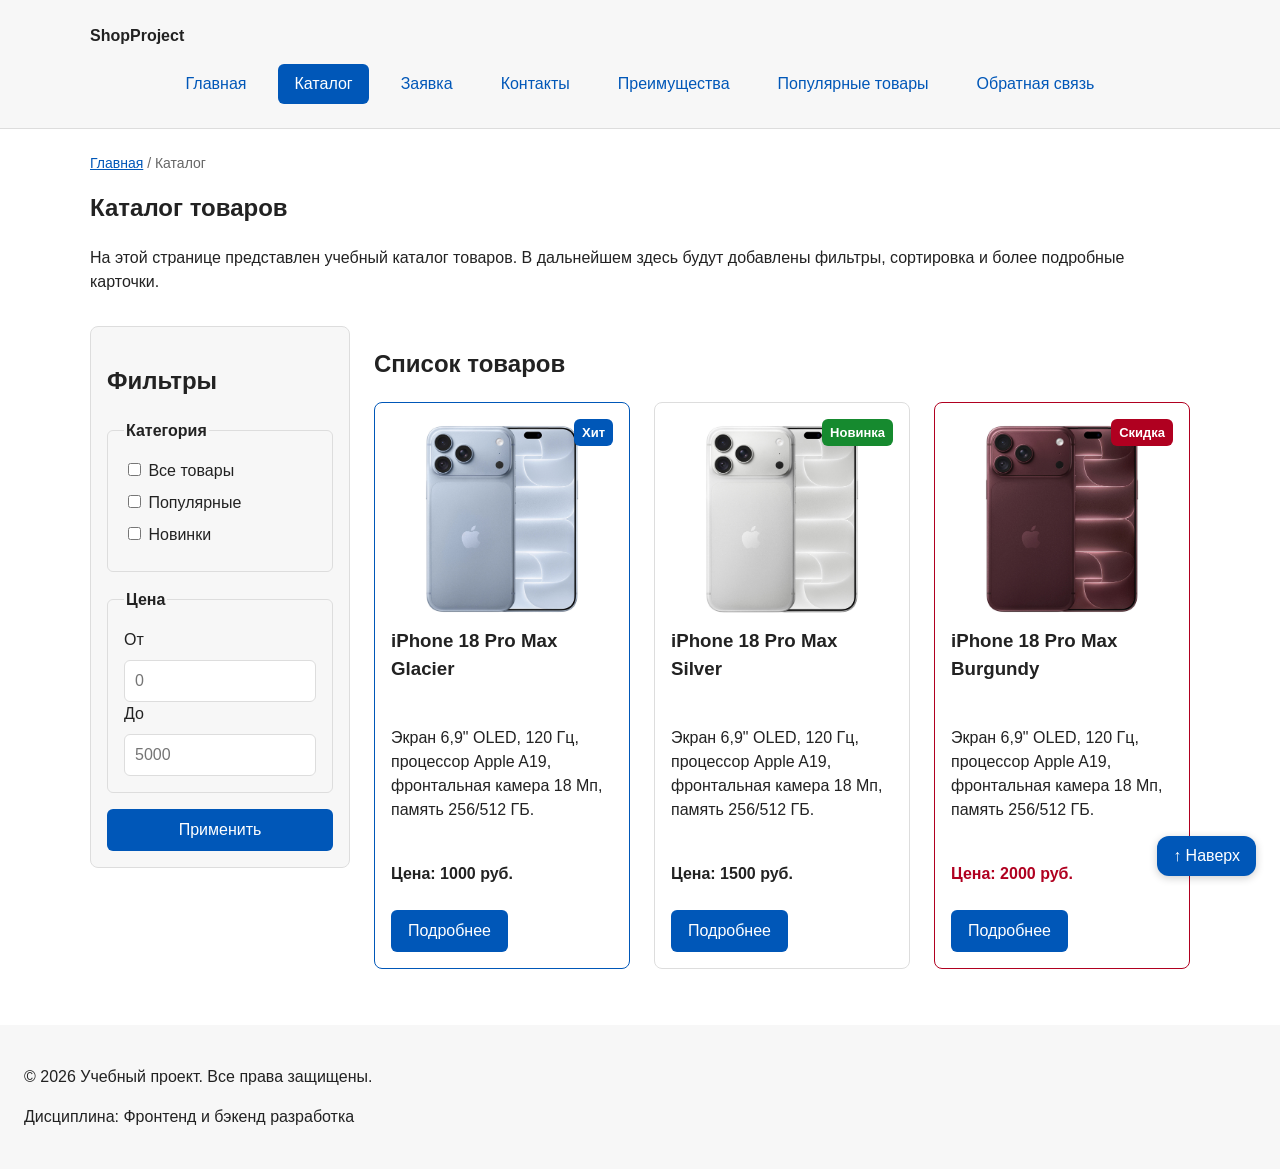
==== commit 05132cff: "fix: prepare HTML CSS project for submission" ====
--- a/catalog.html
+++ b/catalog.html
@@ -12,7 +12,7 @@
   <link rel="stylesheet" href="css/style.css">
 </head>
 <body>
-  <header class="site-header">
+  <header class="site-header" id="top">
     <div class="site-header__inner">
       <a class="site-header__logo" href="index.html">ShopProject</a>
 
@@ -20,6 +20,7 @@
         <ul class="site-nav__list">
           <li class="site-nav__item"><a class="site-nav__link" href="index.html">Главная</a></li>
           <li class="site-nav__item"><a class="site-nav__link site-nav__link--active" href="catalog.html" aria-current="page">Каталог</a></li>
+          <li class="site-nav__item"><a class="site-nav__link" href="order.html">Заявка</a></li>
           <li class="site-nav__item"><a class="site-nav__link" href="contacts.html">Контакты</a></li>
           <li class="site-nav__item"><a class="site-nav__link" href="index.html#advantages">Преимущества</a></li>
           <li class="site-nav__item"><a class="site-nav__link" href="index.html#popular">Популярные товары</a></li>
@@ -86,28 +87,31 @@
         <h2 class="catalog-layout__title">Список товаров</h2>
 
         <div class="products-grid">
-          <article class="product-card">
-            <img class="product-card__image" src="images/product1.jpg" alt="Товар 1">
+          <article class="product-card product-card--featured">
+            <span class="product-card__badge">Хит</span>
+            <img class="product-card__image" src="images/product1.jpg" alt="iPhone 18 Pro Max Glacier">
             <h3 class="product-card__title">iPhone 18 Pro Max Glacier</h3>
             <p class="product-card__description">Экран 6,9" OLED, 120 Гц, процессор Apple A19, фронтальная камера 18 Мп, память 256/512 ГБ.</p>
             <p class="product-card__price">Цена: 1000 руб.</p>
-            <a class="button button--primary product-card__link" href="index.html#popular">Подробнее</a>
+            <a class="button button--primary product-card__link" href="product.html">Подробнее</a>
           </article>
 
           <article class="product-card">
-            <img class="product-card__image" src="images/product2.jpg" alt="Товар 2">
+            <span class="product-card__badge product-card__badge--new">Новинка</span>
+            <img class="product-card__image" src="images/product2.jpg" alt="iPhone 18 Pro Max Silver">
             <h3 class="product-card__title">iPhone 18 Pro Max Silver</h3>
             <p class="product-card__description">Экран 6,9" OLED, 120 Гц, процессор Apple A19, фронтальная камера 18 Мп, память 256/512 ГБ.</p>
             <p class="product-card__price">Цена: 1500 руб.</p>
-            <a class="button button--primary product-card__link" href="index.html#popular">Подробнее</a>
+            <a class="button button--primary product-card__link" href="product.html">Подробнее</a>
           </article>
 
-          <article class="product-card">
-            <img class="product-card__image" src="images/product3.jpg" alt="Товар 3">
+          <article class="product-card product-card--discount">
+            <span class="product-card__badge">Скидка</span>
+            <img class="product-card__image" src="images/product3.jpg" alt="iPhone 18 Pro Max Burgundy">
             <h3 class="product-card__title">iPhone 18 Pro Max Burgundy</h3>
             <p class="product-card__description">Экран 6,9" OLED, 120 Гц, процессор Apple A19, фронтальная камера 18 Мп, память 256/512 ГБ.</p>
             <p class="product-card__price">Цена: 2000 руб.</p>
-            <a class="button button--primary product-card__link" href="index.html#popular">Подробнее</a>
+            <a class="button button--primary product-card__link" href="product.html">Подробнее</a>
           </article>
         </div>
       </section>
@@ -118,5 +122,7 @@
     <p class="site-footer__text">&copy; 2026 Учебный проект. Все права защищены.</p>
     <p class="site-footer__text">Дисциплина: Фронтенд и бэкенд разработка</p>
   </footer>
+
+  <a class="to-top" href="#top" aria-label="Наверх">↑ Наверх</a>
 </body>
 </html>
--- a/css/style.css
+++ b/css/style.css
@@ -32,6 +32,11 @@
 
   /* Размеры */
   --container-width: 1100px;
+  --header-offset: 120px; /* высота липкой шапки + запас */
+
+  /* Слои (z-index) */
+  --z-header: 10;
+  --z-to-top: 20;
 }
 
 /* ===============================
@@ -80,6 +85,11 @@
   outline-offset: 4px;
 }
 
+/* Чтобы липкая шапка не закрывала раздел после перехода по якорю */
+[id] {
+  scroll-margin-top: var(--header-offset);
+}
+
 /* Подсветка ошибочных полей. Атрибут aria-invalid добавляет JavaScript */
 [aria-invalid="true"] {
   border-color: var(--color-danger);
@@ -135,9 +145,19 @@
    4. Блок site-header — шапка сайта
    =============================== */
 
+/* sticky: шапка «прилипает» к верху окна при прокрутке */
 .site-header {
+  position: sticky;
+  top: 0;
+  z-index: var(--z-header);
   padding: var(--space-lg);
   background-color: var(--color-surface);
+  border-bottom: 1px solid var(--color-border);
+}
+
+/* Шапка — цель ссылки «Наверх», рамка ей не нужна */
+.site-header:target {
+  outline: none;
 }
 
 .site-header__inner {
@@ -210,6 +230,10 @@
   color: var(--color-muted);
 }
 
+.breadcrumbs__separator {
+  color: var(--color-muted);
+}
+
 /* ===============================
    7. Блоки hero и section — разделы страницы
    =============================== */
@@ -232,6 +256,35 @@
 }
 
 /* ===============================
+   7.1. Блок advantages — преимущества магазина
+   =============================== */
+
+.advantages {
+  display: grid;
+  grid-template-columns: repeat(3, 1fr);
+  gap: var(--space-lg);
+  margin: 0;
+  padding: 0;
+  list-style: none;
+}
+
+.advantages__item {
+  padding: var(--space-md);
+  border-top: 4px solid var(--color-primary);
+  border-radius: var(--radius-md);
+  background-color: var(--color-surface);
+}
+
+.advantages__title {
+  margin: 0 0 var(--space-sm);
+}
+
+.advantages__text {
+  margin: 0;
+  color: var(--color-muted);
+}
+
+/* ===============================
    8. Блок products-grid — сетка товаров
    Отвечает только за расположение карточек.
    =============================== */
@@ -246,7 +299,9 @@
    9. Блок product-card — карточка товара
    =============================== */
 
+/* relative: карточка — точка отсчёта для бейджа */
 .product-card {
+  position: relative;
   display: flex;
   flex-direction: column;
   gap: var(--space-sm);
@@ -289,11 +344,121 @@
   color: var(--color-danger);
 }
 
-/* Кнопка/ссылка прижимается к низу карточки */
-.product-card__button,
+/* absolute: бейдж в правом верхнем углу карточки */
+.product-card__badge {
+  position: absolute;
+  top: var(--space-md);
+  right: var(--space-md);
+  padding: var(--space-xs) var(--space-sm);
+  font-size: 13px;
+  font-weight: 700;
+  color: var(--color-white);
+  background-color: var(--color-primary);
+  border-radius: var(--radius-sm);
+}
+
+.product-card__badge--new {
+  background-color: var(--color-success);
+}
+
+.product-card--discount .product-card__badge {
+  background-color: var(--color-danger);
+}
+
+/* Кнопки/ссылка прижимаются к низу карточки */
+.product-card__actions {
+  display: flex;
+  flex-wrap: wrap;
+  gap: var(--space-sm);
+  margin-top: auto;
+}
+
 .product-card__link {
   margin-top: auto;
   align-self: flex-start;
+}
+
+/* ===============================
+   9.1. Блок product — страница товара
+   =============================== */
+
+.product {
+  display: grid;
+  grid-template-columns: 1fr 1fr;
+  gap: var(--space-xl);
+  max-width: var(--container-width);
+  margin: 0 auto var(--space-xl);
+}
+
+.product__gallery {
+  position: relative;
+}
+
+.product__badge {
+  position: absolute;
+  top: var(--space-md);
+  left: var(--space-md);
+  padding: var(--space-xs) var(--space-sm);
+  font-weight: 700;
+  color: var(--color-white);
+  background-color: var(--color-primary);
+  border-radius: var(--radius-sm);
+}
+
+.product__image {
+  display: block;
+  width: 100%;
+  height: 420px;
+  object-fit: cover;
+  border-radius: var(--radius-lg);
+}
+
+.product__title {
+  margin-top: 0;
+}
+
+.product__description {
+  color: var(--color-muted);
+}
+
+.product__price {
+  font-size: 24px;
+  font-weight: 700;
+}
+
+.product__stock {
+  color: var(--color-success);
+}
+
+/* ===============================
+   9.2. Блок product-table — таблица характеристик
+   =============================== */
+
+.product-table {
+  width: 100%;
+  border-collapse: collapse;
+}
+
+.product-table__caption {
+  margin-bottom: var(--space-sm);
+  font-size: 20px;
+  font-weight: 700;
+  text-align: left;
+}
+
+.product-table__head,
+.product-table__cell {
+  padding: var(--space-sm) var(--space-md);
+  border: 1px solid var(--color-border);
+  text-align: left;
+}
+
+.product-table__head {
+  background-color: var(--color-surface-accent);
+}
+
+.product-table__row:nth-child(even) {
+  background-color: var(--color-surface);
 }
 
 /* ===============================
@@ -329,8 +494,12 @@
   margin: 0 auto var(--space-xl);
 }
 
+/* sticky: фильтр остаётся на экране при прокрутке списка товаров */
 .catalog-layout__filters {
   grid-area: filters;
+  position: sticky;
+  top: var(--header-offset);
+  align-self: start;
 }
 
 .catalog-layout__products {
@@ -452,6 +621,14 @@
   margin-top: var(--space-lg);
 }
 
+/* Форма на отдельной странице order.html */
+.order-page__form {
+  max-width: 560px;
+  padding: var(--space-lg);
+  border: 1px solid var(--color-border);
+  border-radius: var(--radius-lg);
+}
+
 /* ===============================
    16. Блок success-message — сообщение об отправке
    =============================== */
@@ -472,3 +649,31 @@
   padding: var(--space-lg);
   background-color: var(--color-surface);
 }
+
+/* ===============================
+   18. Блок to-top — кнопка «Наверх»
+   fixed: кнопка закреплена в углу окна и не прокручивается
+   =============================== */
+
+.to-top {
+  position: fixed;
+  right: var(--space-lg);
+  bottom: var(--space-lg);
+  z-index: var(--z-to-top);
+  padding: var(--space-sm) var(--space-md);
+  color: var(--color-white);
+  text-decoration: none;
+  background-color: var(--color-primary);
+  border-radius: var(--radius-lg);
+  box-shadow: 0 2px 8px rgba(0, 0, 0, 0.2);
+}
+
+.to-top:hover {
+  color: var(--color-white);
+  background-color: var(--color-primary-dark);
+}
+
+.to-top:focus-visible {
+  outline: 2px solid var(--color-primary);
+  outline-offset: 3px;
+}
